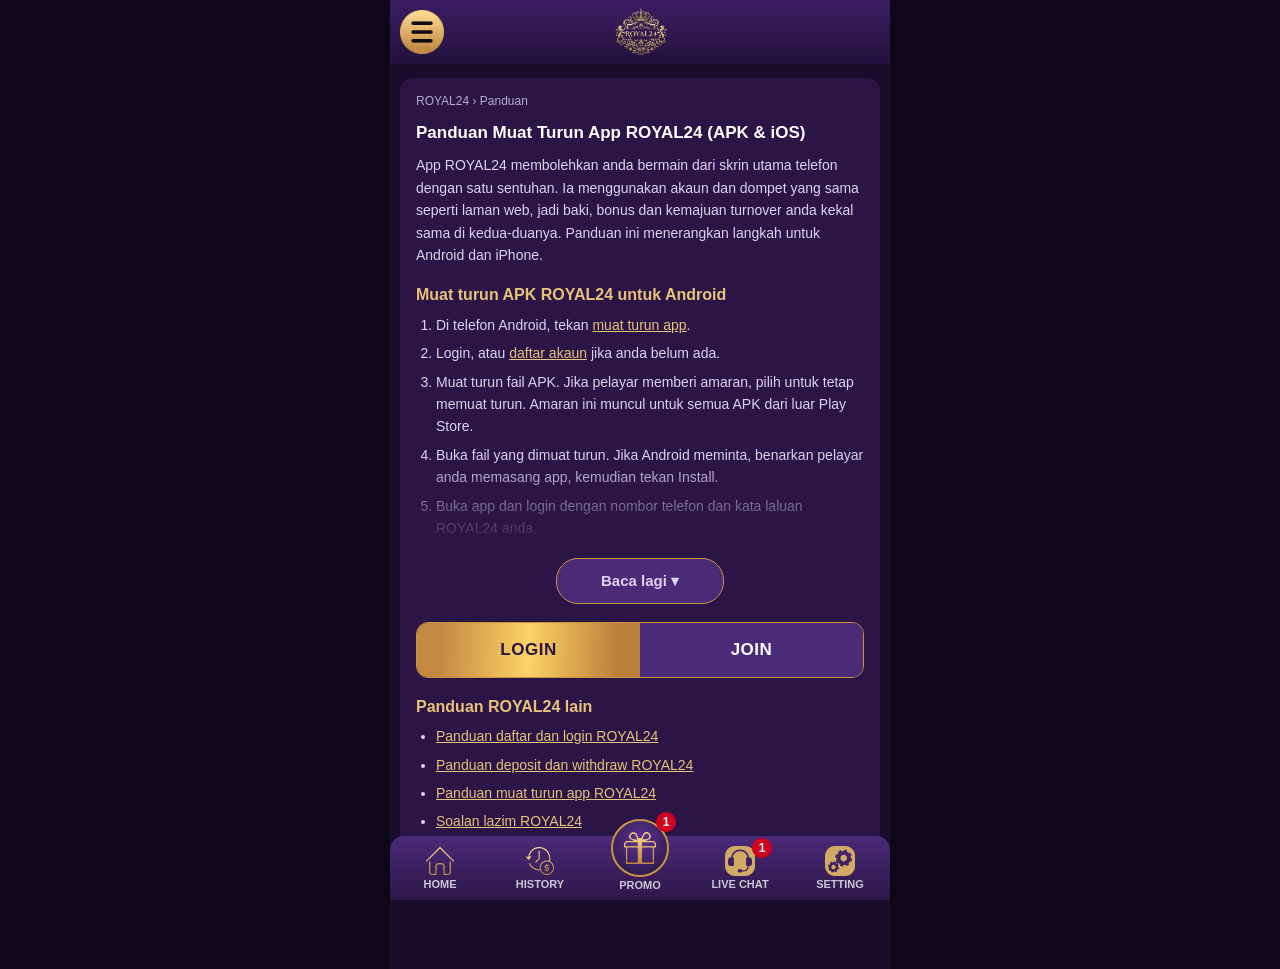
==== app-download.html @ 4f34bb39 "Add Malay register, deposit, app download and FAQ guides and missing keywords Co-Authored-By: Claude" ====
<!DOCTYPE html>
<html lang="ms">
<head>
  <meta charset="UTF-8">
  <meta name="viewport" content="width=device-width, initial-scale=1, viewport-fit=cover">
  <title>Muat Turun App ROYAL24 (R24) – APK Android \&amp; iOS</title>
  <meta name="description" content="Cara muat turun dan pasang app ROYAL24 di Android (APK) dan iPhone, termasuk game H5 tanpa muat turun dan cara atasi masalah pemasangan.">
  <meta name="robots" content="index, follow">
  <meta property="og:type" content="article">
  <meta property="og:site_name" content="ROYAL24">
  <meta property="og:title" content="Muat Turun App ROYAL24 (R24) – APK Android \&amp; iOS">
  <meta property="og:description" content="Cara muat turun dan pasang app ROYAL24 di Android (APK) dan iPhone, termasuk game H5 tanpa muat turun dan cara atasi masalah pemasangan.">
  <link rel="icon" href="assets/ui/logo.png">
  <meta name="theme-color" content="#1a0d2b">
  <link rel="stylesheet" href="styles.css">
</head>
<body>
  <main class="app">

    <header class="topbar">
      <a class="menu-btn" data-link="register" aria-label="Menu"><img src="assets/ui/menu.png" alt="" width="100" height="100"></a>
      <a class="logo" href="./"><img src="assets/ui/logo.png" alt="ROYAL24" width="200" height="178"></a>
      <span></span>
    </header>

    <article class="seo guide">
      <p class="crumbs"><a href="./">ROYAL24</a> &rsaquo; Panduan</p>
      <h1>Panduan Muat Turun App ROYAL24 (APK &amp; iOS)</h1>
      <p>App ROYAL24 membolehkan anda bermain dari skrin utama telefon dengan satu sentuhan. Ia menggunakan akaun dan dompet yang sama seperti laman web, jadi baki, bonus dan kemajuan turnover anda kekal sama di kedua-duanya. Panduan ini menerangkan langkah untuk Android dan iPhone.</p>
      <div class="collapsible">

      <h2>Muat turun APK ROYAL24 untuk Android</h2>
      <ol>
        <li>Di telefon Android, tekan <a data-link="register">muat turun app</a>.</li>
        <li>Login, atau <a href="register">daftar akaun</a> jika anda belum ada.</li>
        <li>Muat turun fail APK. Jika pelayar memberi amaran, pilih untuk tetap memuat turun. Amaran ini muncul untuk semua APK dari luar Play Store.</li>
        <li>Buka fail yang dimuat turun. Jika Android meminta, benarkan pelayar anda memasang app, kemudian tekan Install.</li>
        <li>Buka app dan login dengan nombor telefon dan kata laluan ROYAL24 anda.</li>
      </ol>

      <h2>Muat turun app ROYAL24 untuk iOS (iPhone)</h2>
      <ol>
        <li>Di iPhone, buka pautan <a data-link="register">muat turun app</a> dalam Safari.</li>
        <li>Login, atau <a href="register">daftar akaun</a> jika anda belum ada.</li>
        <li>Tekan pilihan pemasangan iOS dan sahkan apabila diminta.</li>
        <li>Jika app memaparkan mesej "Untrusted Developer", pergi ke Settings &rsaquo; General &rsaquo; VPN &amp; Device Management, tekan nama pembangun dan pilih Trust.</li>
        <li>Buka app dan login dengan akaun ROYAL24 anda.</li>
      </ol>

      <h2>Main tanpa muat turun</h2>
      <p>Anda juga boleh bermain terus dalam pelayar. Game H5 seperti Mega H5, Mega888 H5 dan Kiss H5 dibuka tanpa memasang app dan tidak menggunakan banyak ruang storan.</p>

      <h2>Masalah muat turun app</h2>
      <ul>
        <li><b>Muat turun tidak bermula.</b> Gunakan Chrome di Android atau Safari di iPhone, dan pastikan sambungan internet stabil.</li>
        <li><b>"App not installed".</b> Padam versi lama app ROYAL24 dahulu, kemudian pasang semula.</li>
        <li><b>Ruang storan tidak cukup.</b> Kosongkan sedikit ruang dan cuba lagi.</li>
        <li><b>Tidak boleh login.</b> Gunakan nombor telefon dan kata laluan yang sama seperti di laman web.</li>
        <li><b>Masalah lain.</b> Hubungi <a data-link="liveChat">Live Chat</a>.</li>
      </ul>

      <h2>Muat turun dengan selamat</h2>
      <p>Muat turun app ROYAL24 hanya dari pautan rasmi. Fail yang dikongsi dalam kumpulan chat mungkin telah diubah suai. App ini tidak pernah memerlukan kata laluan bank atau PIN e-wallet anda.</p>
      </div>

      <div class="auth-tabs guide-auth">
        <a class="login" data-link="login">LOGIN</a>
        <a class="join" data-link="register">JOIN</a>
      </div>

      <h2>Panduan ROYAL24 lain</h2>
      <ul>
        <li><a href="register">Panduan daftar dan login ROYAL24</a></li>
        <li><a href="deposit">Panduan deposit dan withdraw ROYAL24</a></li>
        <li><a href="app-download">Panduan muat turun app ROYAL24</a></li>
        <li><a href="faq">Soalan lazim ROYAL24</a></li>
        <li><a href="./">Kembali ke halaman utama ROYAL24</a></li>
      </ul>
    </article>
  </main>

  <nav class="bottom-nav">
    <a href="./"><img src="assets/nav/home.png" alt="" width="120" height="120"><span>HOME</span></a>
    <a data-link="history"><img src="assets/nav/history.png" alt="" width="120" height="120"><span>HISTORY</span></a>
    <a data-link="promo" class="promo-tab"><span class="promo-icon"><img src="assets/nav/promo.png" alt="" width="120" height="120"></span><span>PROMO</span><b class="badge">1</b></a>
    <a data-link="liveChat"><img src="assets/nav/chat.png" alt="" width="120" height="120"><span>LIVE CHAT</span><b class="badge">1</b></a>
    <a data-link="settings"><img src="assets/nav/setting.png" alt="" width="120" height="120"><span>SETTING</span></a>
  </nav>

  <script src="config.js"></script>
  <script src="guide.js"></script>
  <script src="collapse.js"></script>
</body>
</html>
---- styles.css ----
:root {
  --bg: #1a0d2b;
  --bg-2: #2a1546;
  --purple: #4b2a78;
  --gold: #e9c27a;
  --gold-2: #c8933f;
  --gold-grad: linear-gradient(92deg, #c38842 10%, #fdd265 50%, #bb7e3b 90%);
  --text: #fff;
  --muted: #b9a9d4;
  --line: #3d2763;
  --app-width: 500px;
  --nav-height: 64px;
}

* { box-sizing: border-box; margin: 0; padding: 0; }
html { scroll-behavior: smooth; }
body { font-family: "Segoe UI", Arial, Helvetica, sans-serif; background: #0e0718; color: var(--text); -webkit-tap-highlight-color: transparent; }
a { color: inherit; text-decoration: none; }
button { font: inherit; color: inherit; cursor: pointer; border: 0; background: none; }
img { display: block; max-width: 100%; height: auto; }
.sr-only { position: absolute; width: 1px; height: 1px; overflow: hidden; clip: rect(0 0 0 0); white-space: nowrap; }

.app {
  display: block;
  max-width: var(--app-width);
  margin: 0 auto;
  min-height: 100vh;
  background: var(--bg);
  padding-bottom: calc(var(--nav-height) + 24px + env(safe-area-inset-bottom));
  overflow-x: hidden;
}

/* ---------- Top bar ---------- */
.topbar { position: sticky; top: 0; z-index: 30; display: grid; grid-template-columns: 52px 1fr 52px; align-items: center; padding: 6px 10px; min-height: 64px; background: linear-gradient(180deg, #3a1d62, #24123d); }
.menu-btn img { width: 44px; height: 44px; }
.logo { justify-self: center; }
.logo img { height: 52px; width: auto; }

/* ---------- Carousel ---------- */
.carousel { position: relative; margin: 10px 10px 0; border-radius: 12px; overflow: hidden; }
.carousel-track { display: flex; overflow-x: auto; scroll-snap-type: x mandatory; scrollbar-width: none; }
.carousel-track::-webkit-scrollbar { display: none; }
.slide { flex: 0 0 100%; min-width: 0; scroll-snap-align: start; aspect-ratio: 5 / 2; overflow: hidden; }
.slide img { width: 100%; height: 100%; max-width: none; object-fit: cover; }
.carousel-dots { position: absolute; bottom: 0; left: 0; right: 0; display: flex; justify-content: center; }
/* Small dot, but a 24px tap area around it. */
.carousel-dots button { width: 24px; height: 24px; padding: 8.5px; border-radius: 50%; background-color: rgba(255, 255, 255, .55); background-clip: content-box; }
.carousel-dots button.active { background-color: var(--gold); }

/* ---------- Marquee ---------- */
.marquee { display: flex; align-items: center; gap: 6px; margin: 8px 10px 0; padding: 3px 4px 3px 2px; border: 1px solid var(--gold-2); border-radius: 14px; background: #f3e6c9; color: #1a0d2b; }
.mic { flex-shrink: 0; width: 24px; height: 24px; display: grid; place-items: center; border-radius: 50%; background: #1a0d2b; font-size: 13px; }
.mq { flex: 1; overflow: hidden; white-space: nowrap; }
.mq span { display: inline-block; padding-left: 40%; font-size: 13px; font-weight: 600; animation: marquee 45s linear infinite; }
@keyframes marquee { to { transform: translateX(-100%); } }

/* ---------- Login / Join ---------- */
.auth-tabs { display: grid; grid-template-columns: 1fr 1fr; margin: 14px 10px 0; border-radius: 12px; overflow: hidden; border: 1px solid var(--gold-2); }
.auth-tabs a { padding: 13px 0; text-align: center; font-size: 17px; font-weight: 800; letter-spacing: .5px; }
.auth-tabs .login { background: var(--gold-grad); color: #2a1546; }
.auth-tabs .join { background: var(--purple); }

/* ---------- Cards and referral ---------- */
.cards { display: grid; grid-template-columns: 1fr 1fr; gap: 10px; margin: 14px 10px 0; }
.cards img { width: 100%; border-radius: 10px; }
.referral { display: flex; margin: 14px 10px 0; border: 1px solid var(--line); border-radius: 12px; overflow: hidden; background: var(--bg-2); }
.ref-title { flex: 0 0 30%; display: flex; flex-direction: column; justify-content: center; padding: 10px 12px; background: linear-gradient(135deg, #3c2266, #2a1546); border-radius: 0 28px 28px 0; }
.ref-title b { font-size: 17px; letter-spacing: .5px; }
.ref-title small { font-size: 11px; font-weight: 700; }
.ref-actions { flex: 1; display: grid; grid-template-columns: repeat(4, 1fr); }
.ref-actions > * { display: flex; flex-direction: column; align-items: center; justify-content: center; gap: 4px; padding: 10px 2px; font-size: 10.5px; font-weight: 700; white-space: nowrap; border-left: 1px solid var(--line); }
.ref-actions svg { width: 24px; height: 24px; fill: #fff; }

/* ---------- Games ---------- */
.block { margin-top: 16px; }
.head { padding: 0 10px 8px; font-size: 18px; font-weight: 800; }
.hscroll { display: flex; gap: 10px; overflow-x: auto; padding: 0 10px 4px; scroll-snap-type: x proximity; scrollbar-width: none; }
.hscroll::-webkit-scrollbar { display: none; }
.hot { flex: 0 0 31%; min-width: 0; scroll-snap-align: start; }
.hot img { width: 100%; aspect-ratio: 300 / 335; object-fit: cover; border-radius: 10px; }
.g-name { display: block; margin-top: 4px; font-size: 12px; font-weight: 700; text-transform: uppercase; white-space: nowrap; overflow: hidden; text-overflow: ellipsis; }
.g-meta { display: flex; align-items: center; justify-content: space-between; gap: 4px; margin-top: 2px; }
.g-prov { font-size: 10px; color: var(--muted); text-transform: uppercase; }
.rtp { flex-shrink: 0; padding: 2px 8px; border-radius: 10px; background: var(--gold-grad); color: #2a1546; font-size: 11px; font-weight: 800; }
.rtp.play { margin: 0 auto; }
.new-grid { display: grid; grid-template-columns: repeat(3, minmax(0, 1fr)); gap: 8px; padding: 0 10px; }
.new-card { display: block; padding: 6px; border: 1px solid var(--gold-2); border-radius: 10px; background: var(--bg-2); }
.new-card img { width: 100%; aspect-ratio: 1; object-fit: cover; border-radius: 8px; }
.new-card b { display: block; margin-top: 6px; font-size: 13px; white-space: nowrap; overflow: hidden; text-overflow: ellipsis; }
.new-card > span:not(.rtp) { display: block; font-size: 11px; color: var(--gold); text-transform: uppercase; }
.rtp.wide { display: block; margin-top: 6px; text-align: center; }

.cat-row { display: grid; grid-template-columns: repeat(9, 1fr); gap: 2px; padding: 4px 6px 12px; }
.cat img { width: 100%; }
.prov-box { margin: 0 10px; padding: 10px 6px; border: 1px solid var(--gold-2); border-radius: 12px; }
.prov-grid { display: grid; grid-template-columns: repeat(3, 1fr); gap: 6px; }
.prov img { width: 100%; aspect-ratio: 1; }
.hot, .new-card, .prov, .cards a { transition: transform .1s, filter .15s; }
.hot:active, .new-card:active, .prov:active, .cards a:active { transform: scale(.97); }

.promo { display: block; margin: 12px 10px 0; }
.promo img { width: 100%; border-radius: 10px; }

/* ---------- Keyword text ---------- */
.seo { margin: 20px 10px 0; padding: 14px 16px; border-radius: 14px; background: var(--bg-2); font-size: 14px; line-height: 1.6; color: #ddd3ee; }
.qa-title { text-align: center; font-size: 20px; color: #fff; margin-bottom: 10px; }
.seo h1 { font-size: 17px; color: #fff; margin-bottom: 8px; }
.seo h2 { font-size: 16px; color: var(--gold); margin: 16px 0 6px; }
.seo h3 { font-size: 14px; color: #fff; margin: 12px 0 4px; }
.seo a { color: var(--gold); text-decoration: underline; }
/* Guide and FAQ pages */
.guide { margin-top: 14px; }
.guide .crumbs { font-size: 12px; color: var(--muted); margin-bottom: 8px; }
.guide .crumbs a { color: var(--muted); text-decoration: none; }
.seo ol, .seo ul { padding-left: 20px; }
.seo ul { list-style: disc; }
.seo li { margin-bottom: 6px; }
.seo b { color: #fff; }
.guide-auth { margin: 18px 0 4px; }
.guide-auth a { text-decoration: none; }
.guide-auth .join { color: #fff; }
.guide-auth .login { color: #2a1546; }
.faq-list { display: grid; gap: 10px; margin: 14px 0; }
.faq-list details { border: 1px solid var(--line); border-radius: 12px; background: var(--bg); }
.faq-list summary { padding: 14px 16px; font-weight: 700; color: #fff; cursor: pointer; list-style: none; }
.faq-list summary::-webkit-details-marker { display: none; }
.faq-list summary::after { content: "+"; float: right; color: var(--gold); }
.faq-list details[open] summary::after { content: "−"; }
.faq-list details p { padding: 0 16px 14px; }

/* Long sections fold to a preview; collapse.js adds the toggle button. */
.collapsible { position: relative; max-height: 280px; overflow: hidden; }
.collapsible:not(.open)::after { content: ""; position: absolute; left: 0; right: 0; bottom: 0; height: 90px; background: linear-gradient(rgba(42, 21, 70, 0), var(--bg-2)); pointer-events: none; }
.collapsible.open { max-height: none; }
.toggle-btn { display: block; margin: 12px auto 0; padding: 10px 44px; border: 1px solid var(--gold-2); border-radius: 22px; background: var(--purple); font-size: 15px; font-weight: 800; }

/* ---------- Footer ---------- */
.footer { padding: 20px 12px 10px; }
.footer h3 { margin: 18px 0 10px; font-size: 16px; font-weight: 800; }
.icons { display: flex; flex-wrap: wrap; align-items: center; gap: 10px; }
.icons img { height: 30px; width: auto; }
.copyright { margin-top: 26px; text-align: center; font-size: 14px; }

/* ---------- Floats ---------- */
.side-tab { position: fixed; right: max(0px, calc(50% - var(--app-width) / 2)); top: 48%; z-index: 20; width: 26px; }
.float { position: fixed; z-index: 25; }
.float[hidden] { display: none; }
.change-luck { right: max(0px, calc(50% - var(--app-width) / 2)); top: 210px; width: min(96px, 21vw); }
.free-rm88 { left: max(0px, calc(50% - var(--app-width) / 2)); top: 520px; width: min(120px, 26vw); }
.float .close { position: absolute; top: 0; right: 2px; width: 22px; height: 22px; border-radius: 50%; background: rgba(0, 0, 0, .6); color: #fff; font-size: 14px; line-height: 1; }

/* ---------- Bottom nav ---------- */
.bottom-nav {
  position: fixed;
  left: 50%;
  bottom: 0;
  transform: translateX(-50%);
  z-index: 40;
  width: 100%;
  max-width: var(--app-width);
  height: calc(var(--nav-height) + env(safe-area-inset-bottom));
  padding-bottom: env(safe-area-inset-bottom);
  display: grid;
  grid-template-columns: repeat(5, 1fr);
  background: linear-gradient(180deg, #4a2a78, #2c1749);
  border-radius: 14px 14px 0 0;
}
.bottom-nav a { position: relative; display: flex; flex-direction: column; align-items: center; justify-content: center; gap: 2px; font-size: 11px; font-weight: 700; color: rgba(255, 255, 255, .75); }
.bottom-nav a.on { color: var(--gold); }
.bottom-nav img { width: 30px; height: 30px; }
.promo-tab .promo-icon { margin-top: -26px; width: 58px; height: 58px; display: grid; place-items: center; border-radius: 50%; background: radial-gradient(circle at 50% 35%, #5b3591, #24123d); border: 2px solid var(--gold-2); }
.promo-tab .promo-icon img { width: 34px; height: 34px; }
.badge { position: absolute; top: 2px; right: 18%; min-width: 20px; height: 20px; border-radius: 50%; background: #d1001f; color: #fff; font-size: 12px; display: grid; place-items: center; }
.promo-tab .badge { top: -24px; right: 14%; }

/* ---------- Toast ---------- */
.toast { position: fixed; left: 50%; bottom: calc(var(--nav-height) + 24px); transform: translateX(-50%); z-index: 50; background: rgba(0, 0, 0, .85); color: #fff; padding: 10px 18px; border-radius: 20px; font-size: 14px; opacity: 0; pointer-events: none; transition: opacity .2s; }
.toast.show { opacity: 1; }

@media (prefers-reduced-motion: reduce) {
  .mq span { animation: none; padding-left: 12px; }
}
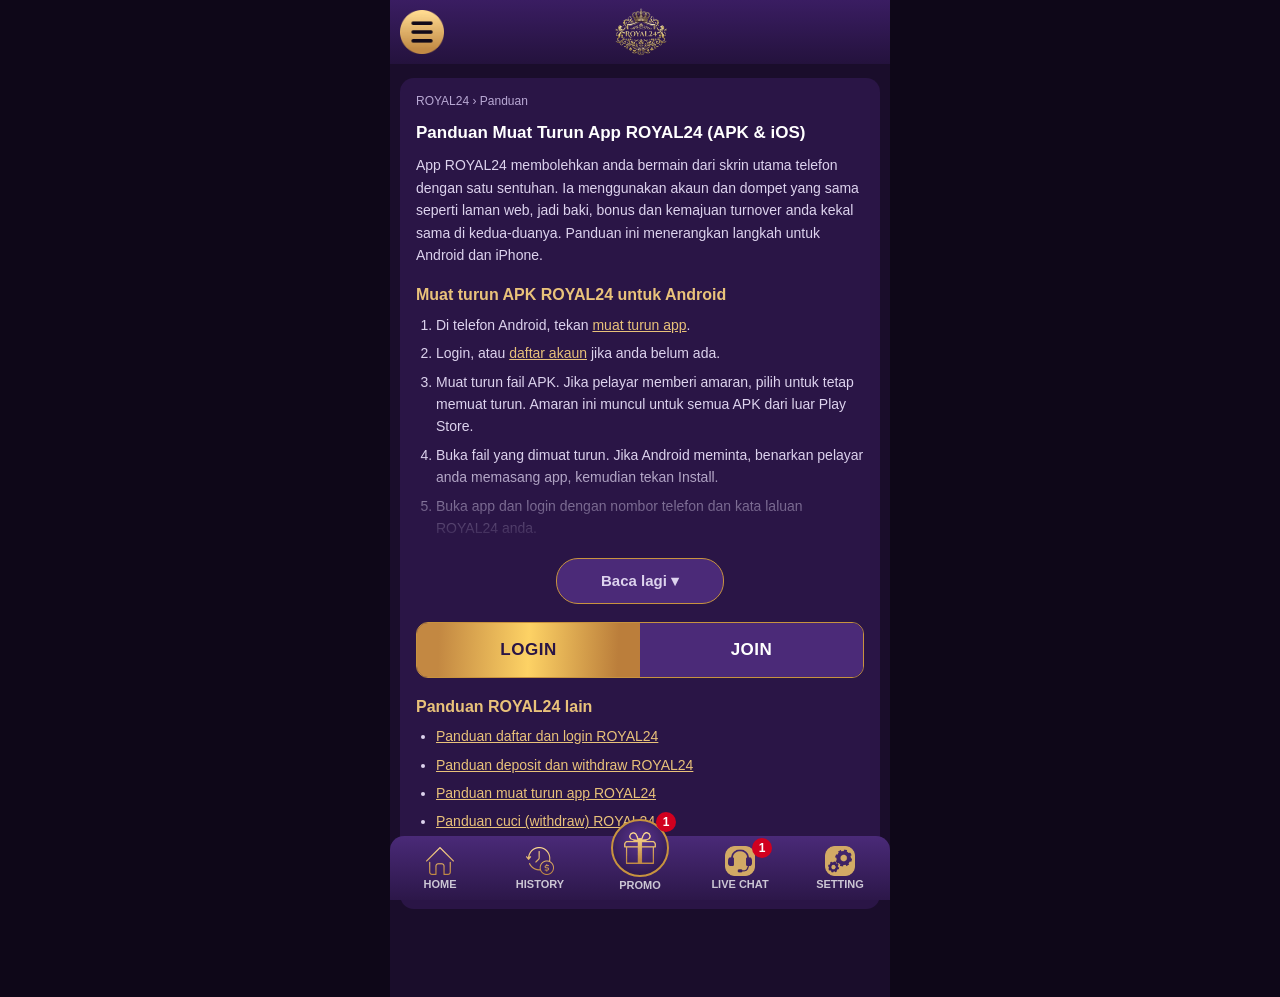
==== commit 46caa0a2: "Add Malay cuci (withdraw) guide Co-Authored-By: Claude Opus 5.5 <noreply@anthropic.com>" ====
--- a/app-download.html
+++ b/app-download.html
@@ -3,13 +3,16 @@
 <head>
   <meta charset="UTF-8">
   <meta name="viewport" content="width=device-width, initial-scale=1, viewport-fit=cover">
-  <title>Muat Turun App ROYAL24 (R24) – APK Android \&amp; iOS</title>
+  <title>Muat Turun App ROYAL24 (R24) – APK Android &amp; iOS</title>
   <meta name="description" content="Cara muat turun dan pasang app ROYAL24 di Android (APK) dan iPhone, termasuk game H5 tanpa muat turun dan cara atasi masalah pemasangan.">
   <meta name="robots" content="index, follow">
+  <link rel="canonical" href="https://www.royal24.tech/app-download">
   <meta property="og:type" content="article">
   <meta property="og:site_name" content="ROYAL24">
-  <meta property="og:title" content="Muat Turun App ROYAL24 (R24) – APK Android \&amp; iOS">
+  <meta property="og:title" content="Muat Turun App ROYAL24 (R24) – APK Android &amp; iOS">
   <meta property="og:description" content="Cara muat turun dan pasang app ROYAL24 di Android (APK) dan iPhone, termasuk game H5 tanpa muat turun dan cara atasi masalah pemasangan.">
+  <meta property="og:url" content="https://www.royal24.tech/app-download">
+  <meta property="og:image" content="https://www.royal24.tech/assets/banners/banner-13.webp">
   <link rel="icon" href="assets/ui/logo.png">
   <meta name="theme-color" content="#1a0d2b">
   <link rel="stylesheet" href="styles.css">
@@ -73,6 +76,7 @@
         <li><a href="register">Panduan daftar dan login ROYAL24</a></li>
         <li><a href="deposit">Panduan deposit dan withdraw ROYAL24</a></li>
         <li><a href="app-download">Panduan muat turun app ROYAL24</a></li>
+        <li><a href="cuci">Panduan cuci (withdraw) ROYAL24</a></li>
         <li><a href="faq">Soalan lazim ROYAL24</a></li>
         <li><a href="./">Kembali ke halaman utama ROYAL24</a></li>
       </ul>
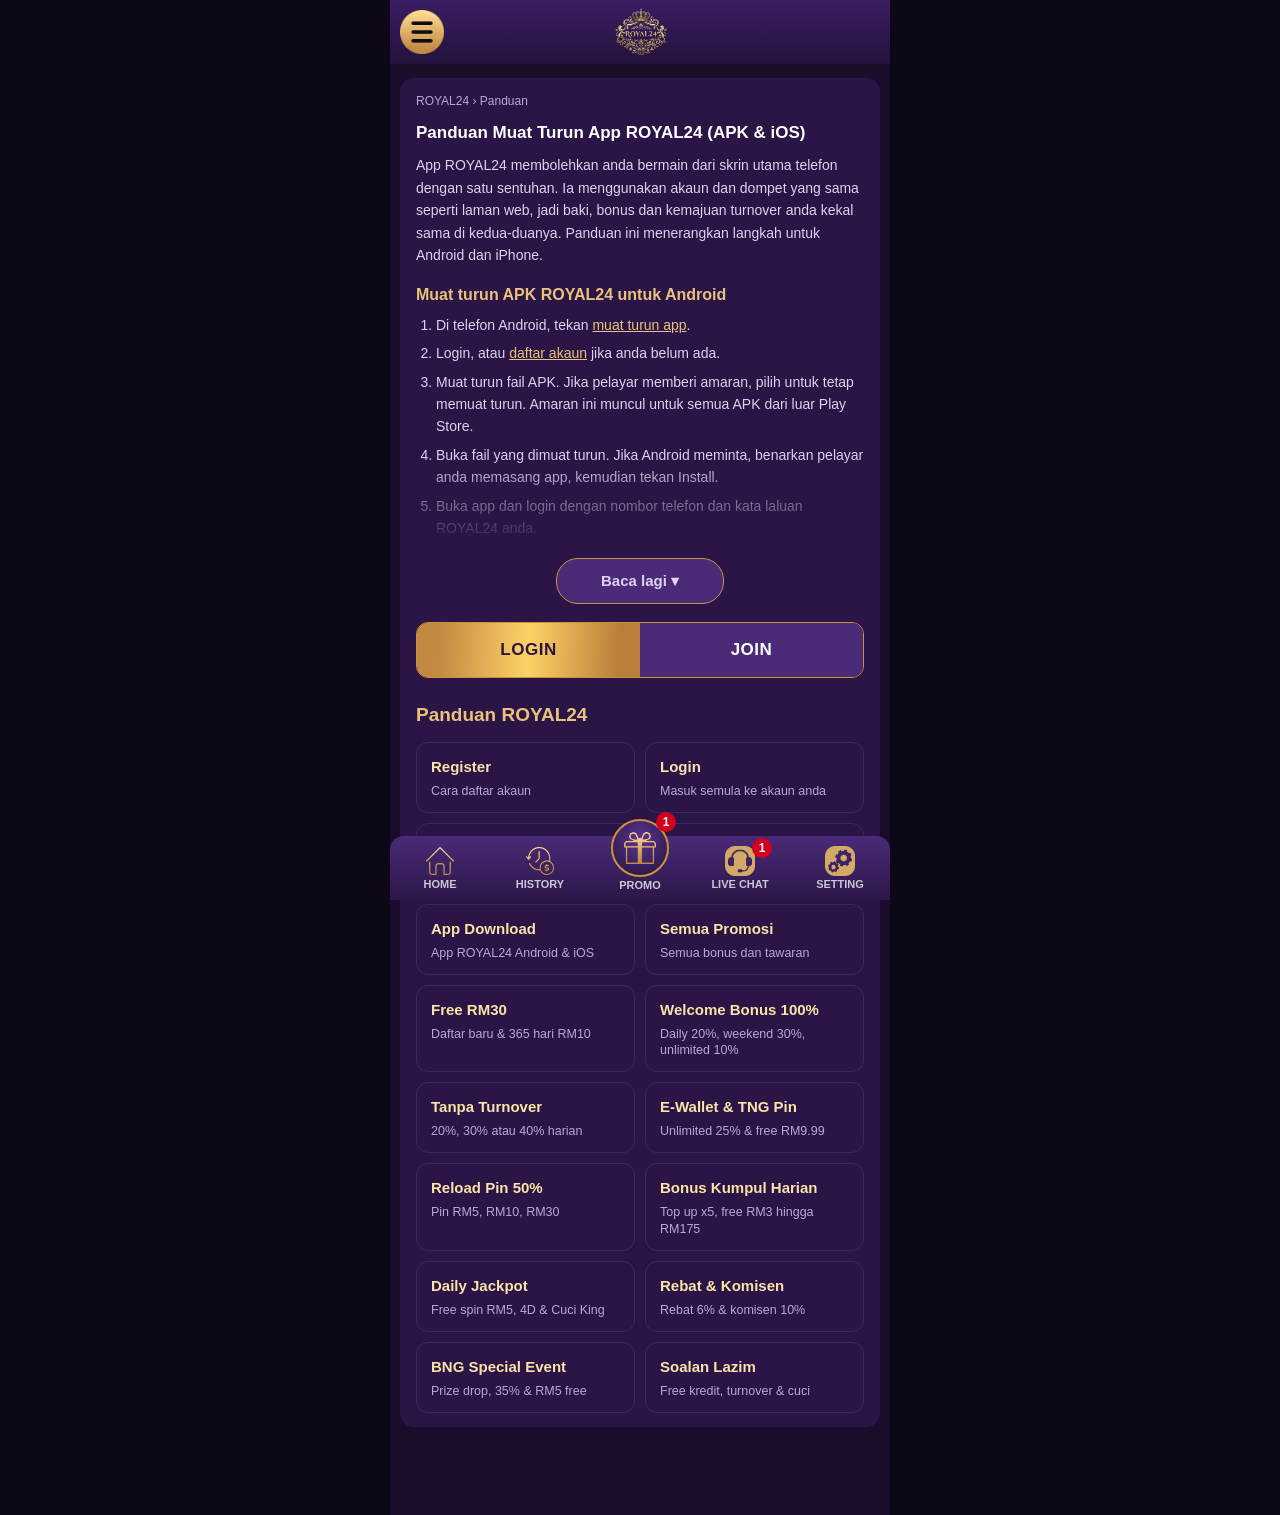
==== commit a0db22e5: "Add Malay promotions guide and show guides as a card grid Co-Authored-By: Claude Opus 5.5 <noreply@a" ====
--- a/app-download.html
+++ b/app-download.html
@@ -71,15 +71,27 @@
         <a class="join" data-link="register">JOIN</a>
       </div>
 
-      <h2>Panduan ROYAL24 lain</h2>
-      <ul>
-        <li><a href="register">Panduan daftar dan login ROYAL24</a></li>
-        <li><a href="deposit">Panduan deposit dan withdraw ROYAL24</a></li>
-        <li><a href="app-download">Panduan muat turun app ROYAL24</a></li>
-        <li><a href="cuci">Panduan cuci (withdraw) ROYAL24</a></li>
-        <li><a href="faq">Soalan lazim ROYAL24</a></li>
-        <li><a href="./">Kembali ke halaman utama ROYAL24</a></li>
-      </ul>
+      <section class="guide-grid-wrap" aria-label="Panduan ROYAL24">
+        <h2 class="guide-grid-title">Panduan ROYAL24</h2>
+        <div class="guide-grid">
+          <a href="register"><b>Register</b><span>Cara daftar akaun</span></a>
+          <a href="register#login"><b>Login</b><span>Masuk semula ke akaun anda</span></a>
+          <a href="deposit"><b>Deposit</b><span>Min RM1, FPX, e-wallet &amp; kripto</span></a>
+          <a href="cuci"><b>Cuci (Withdraw)</b><span>Min RM50, langkah &amp; syarat</span></a>
+          <a href="app-download"><b>App Download</b><span>App ROYAL24 Android &amp; iOS</span></a>
+          <a href="promotions"><b>Semua Promosi</b><span>Semua bonus dan tawaran</span></a>
+          <a href="promotions#free"><b>Free RM30</b><span>Daftar baru &amp; 365 hari RM10</span></a>
+          <a href="promotions#kaki-slot"><b>Welcome Bonus 100%</b><span>Daily 20%, weekend 30%, unlimited 10%</span></a>
+          <a href="promotions#no-turnover"><b>Tanpa Turnover</b><span>20%, 30% atau 40% harian</span></a>
+          <a href="promotions#ewallet"><b>E-Wallet &amp; TNG Pin</b><span>Unlimited 25% &amp; free RM9.99</span></a>
+          <a href="promotions#pin"><b>Reload Pin 50%</b><span>Pin RM5, RM10, RM30</span></a>
+          <a href="promotions#kumpul"><b>Bonus Kumpul Harian</b><span>Top up x5, free RM3 hingga RM175</span></a>
+          <a href="promotions#jackpot"><b>Daily Jackpot</b><span>Free spin RM5, 4D &amp; Cuci King</span></a>
+          <a href="promotions#rebate"><b>Rebat &amp; Komisen</b><span>Rebat 6% &amp; komisen 10%</span></a>
+          <a href="promotions#event"><b>BNG Special Event</b><span>Prize drop, 35% &amp; RM5 free</span></a>
+          <a href="faq"><b>Soalan Lazim</b><span>Free kredit, turnover &amp; cuci</span></a>
+        </div>
+      </section>
     </article>
   </main>
 
--- a/styles.css
+++ b/styles.css
@@ -180,3 +180,19 @@
 @media (prefers-reduced-motion: reduce) {
   .mq span { animation: none; padding-left: 12px; }
 }
+
+/* ---------- Promotions tables ---------- */
+.table-wrap { overflow-x: auto; margin: 10px 0; }
+.seo table { width: 100%; border-collapse: collapse; font-size: 13px; }
+.seo th { background: var(--gold-grad); color: #2a1546; text-align: left; padding: 8px; }
+.seo td { padding: 8px; border: 1px solid var(--line); vertical-align: top; }
+
+/* ---------- Guide card grid ---------- */
+.guide-grid-wrap { margin-top: 22px; }
+.home-grid { margin: 22px 10px 0; }
+.guide-grid-title, .seo .guide-grid-title { margin: 0 0 12px; font-size: 19px; font-weight: 800; color: var(--gold); }
+.guide-grid { display: grid; grid-template-columns: repeat(2, minmax(0, 1fr)); gap: 10px; }
+.guide-grid a, .seo .guide-grid a { display: block; padding: 12px 14px; border: 1px solid var(--line); border-radius: 12px; background: var(--bg-2); text-decoration: none; transition: border-color .15s, background .15s; }
+.guide-grid a:hover { border-color: var(--gold); background: #33195a; }
+.guide-grid b { display: block; font-size: 15px; color: #fbe3a8; }
+.guide-grid span { display: block; margin-top: 4px; font-size: 12.5px; line-height: 1.35; color: var(--muted); }
